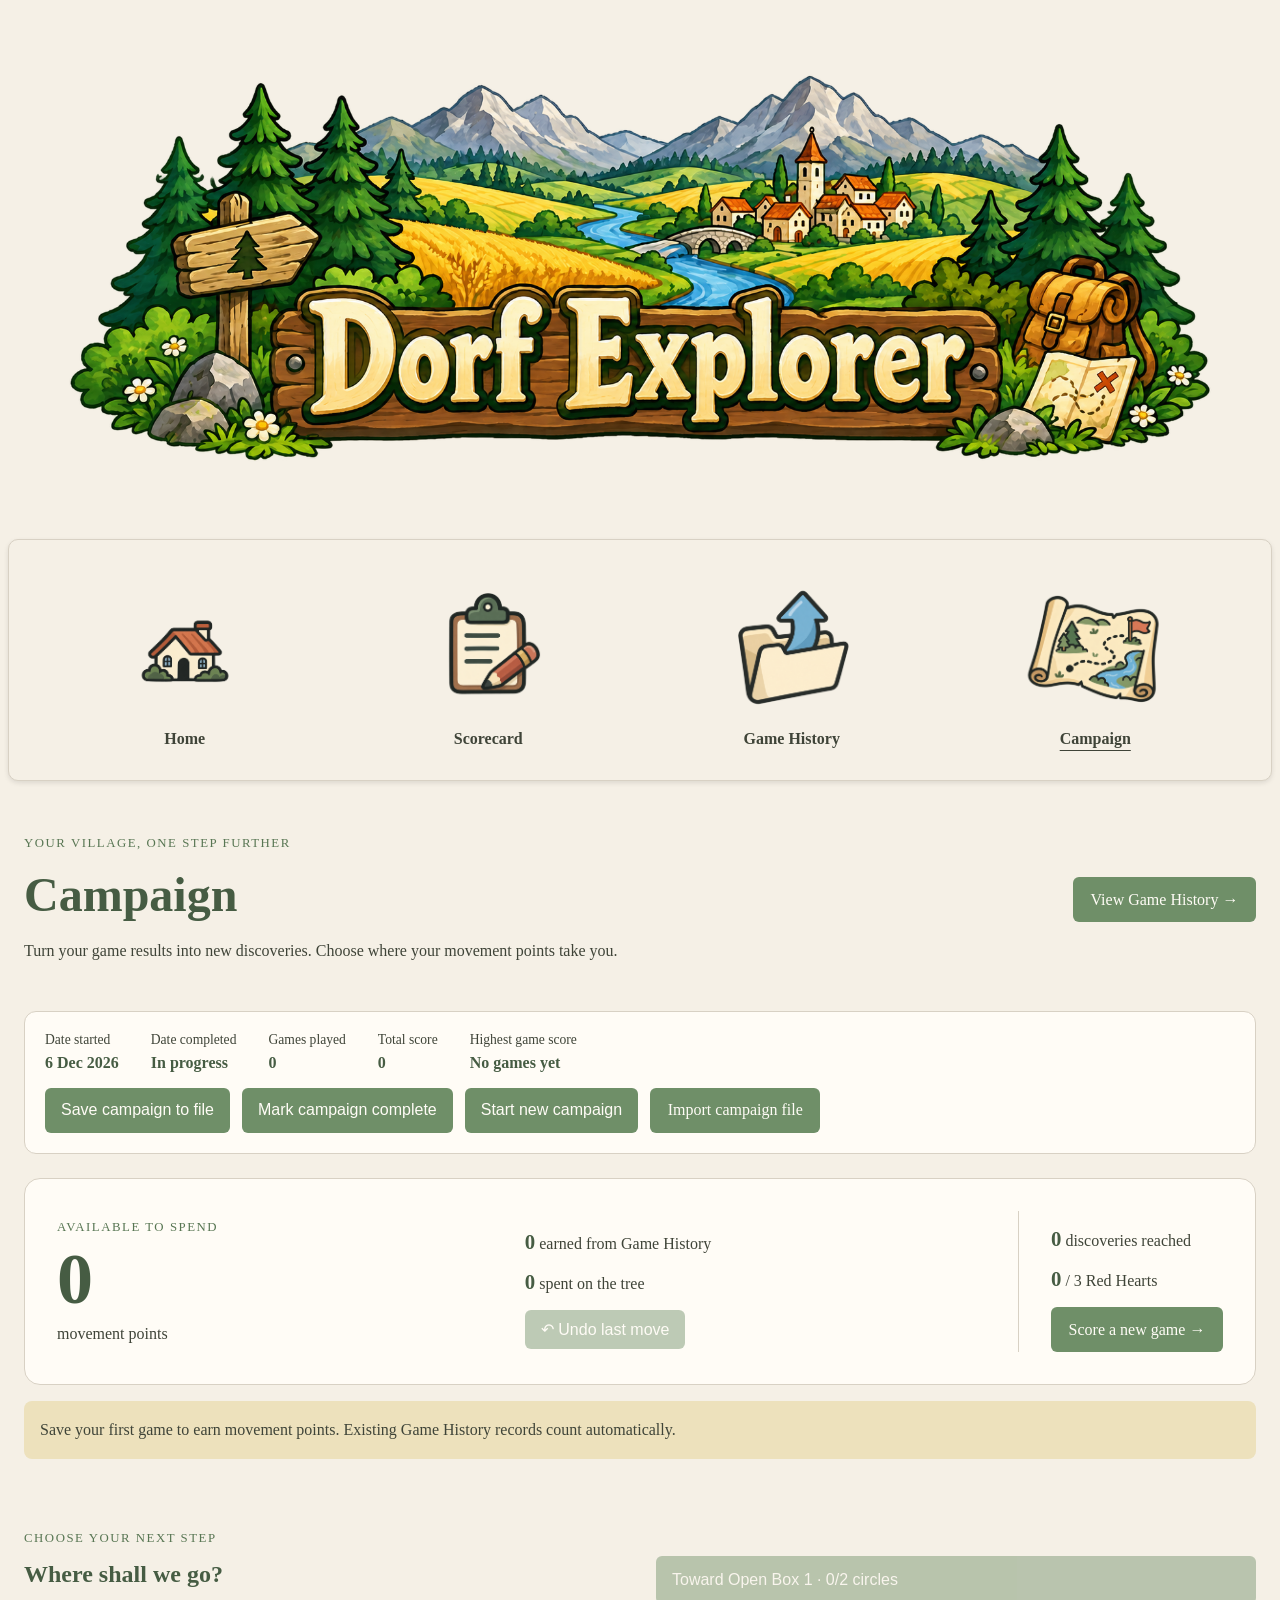
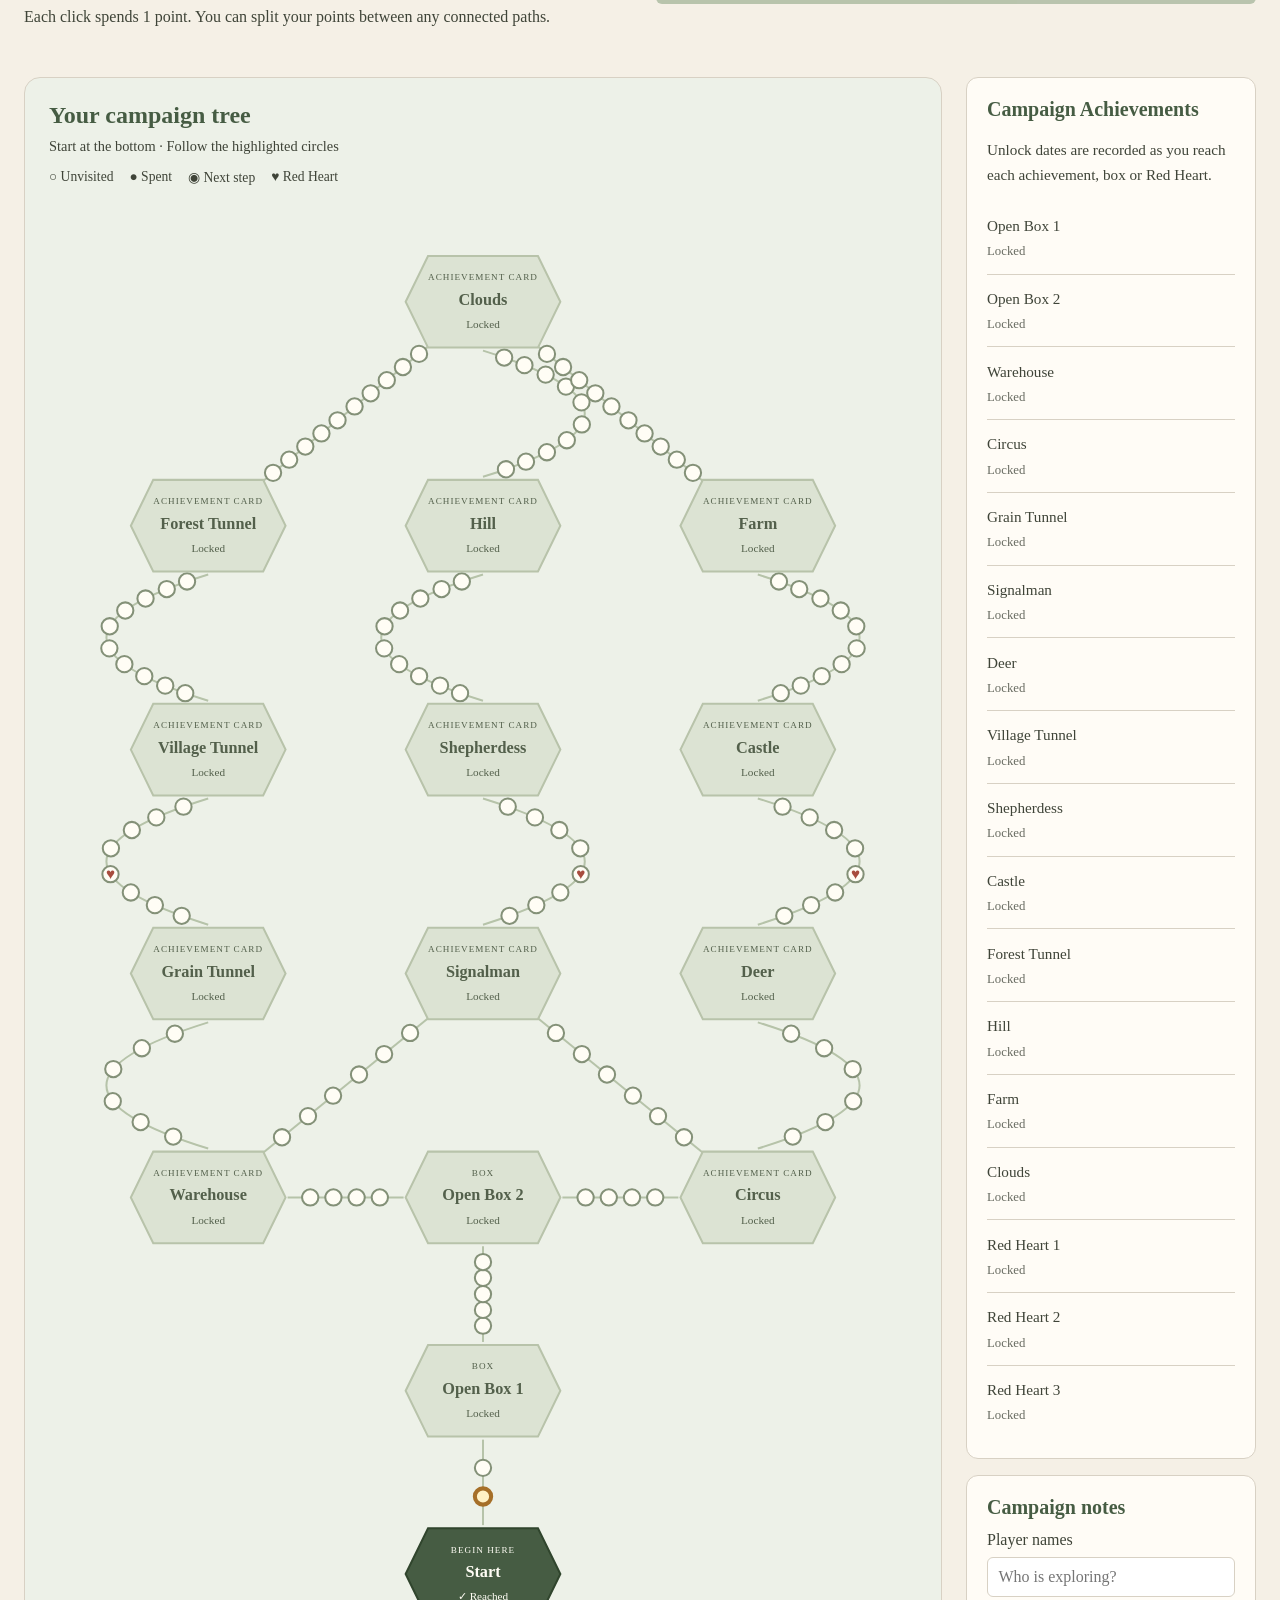
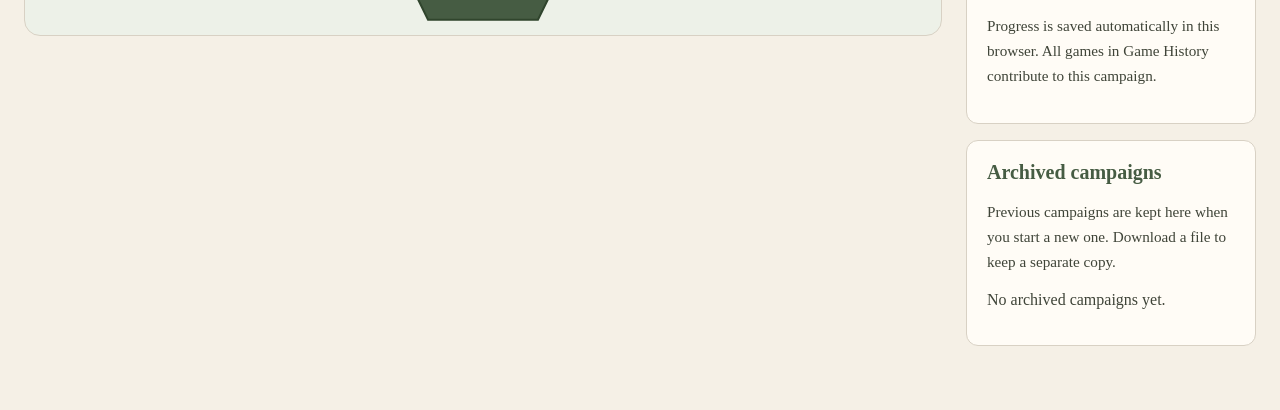
==== campaign-tracker.html @ d291aa65 "feat: add campaign tracking, score editing, and remaining specials" ====
<!doctype html>
<html lang="en">
<head>
    <meta charset="UTF-8">
    <meta name="viewport" content="width=device-width, initial-scale=1.0">
    <title>Campaign · Dorf Explorer</title>
    <link rel="stylesheet" href="style.css">
</head>
<body>
<img class="banner" src="assets/dorfexplorerbanner.png" alt="Dorf Explorer">
<nav class="main-menu" aria-label="Main navigation">
    <a class="menu-link" href="index.html"><img src="assets/home.png" alt="" class="menu-icon"><span>Home</span></a>
    <a class="menu-link" href="scores.html"><img src="assets/scorecard.png" alt="" class="menu-icon"><span>Scorecard</span></a>
    <a class="menu-link" href="campaign.html"><img src="assets/load.png" alt="" class="menu-icon"><span>Game History</span></a>
    <a class="menu-link" href="campaign-tracker.html" aria-current="page"><img src="assets/campaign.png" alt="" class="menu-icon"><span>Campaign</span></a>
</nav>
<main id="campaign-tracker" class="campaign-tracker">
    <header class="campaign-heading">
        <div><p class="eyebrow">Your village, one step further</p><h1>Campaign</h1>
        <p>Turn your game results into new discoveries. Choose where your movement points take you.</p></div>
        <a class="button-link" href="campaign.html">View Game History →</a>
    </header>
    <p id="campaign-loading" role="status">Loading your campaign…</p>
    <div id="campaign-content" hidden>
        <section class="campaign-management" aria-label="Campaign details">
            <dl class="campaign-statistics">
                <div><dt>Date started</dt><dd id="campaign-started"></dd></div>
                <div><dt>Date completed</dt><dd id="campaign-completed">In progress</dd></div>
                <div><dt>Games played</dt><dd id="campaign-game-count">0</dd></div>
                <div><dt>Total score</dt><dd id="campaign-total-score">0</dd></div>
                <div><dt>Highest game score</dt><dd id="campaign-high-score">No games yet</dd></div>
            </dl>
            <div class="campaign-management-actions">
                <button type="button" id="export-campaign">Save campaign to file</button>
                <button type="button" id="complete-campaign">Mark campaign complete</button>
                <button type="button" id="new-campaign">Start new campaign</button>
                <label class="button-link campaign-import-label" for="import-campaign">Import campaign file</label>
                <input type="file" id="import-campaign" accept=".json,application/json" class="campaign-import-input">
            </div>
        </section>
        <section class="movement-wallet" aria-label="Movement point balance">
            <div class="movement-balance"><span class="eyebrow">Available to spend</span><strong id="movement-available">0</strong><span>movement points</span></div>
            <div class="movement-totals"><p><strong id="movement-earned">0</strong> earned from Game History</p><p><strong id="movement-spent">0</strong> spent on the tree</p><button type="button" id="undo-movement" disabled>↶ Undo last move</button></div>
            <div class="campaign-discoveries"><p><strong id="campaign-unlocked-count">0</strong> discoveries reached</p><p><strong id="campaign-heart-count">0</strong> / 3 Red Hearts</p><a class="button-link" href="scores.html">Score a new game →</a></div>
        </section>
        <p id="campaign-notice" class="campaign-notice" hidden></p>
        <p id="campaign-status" class="campaign-status" role="status" aria-live="polite"></p>
        <section class="campaign-next" aria-labelledby="next-move-heading">
            <div><p class="eyebrow">Choose your next step</p><h2 id="next-move-heading">Where shall we go?</h2><p>Each click spends 1 point. You can split your points between any connected paths.</p></div>
            <div id="campaign-choices" class="campaign-choices"></div>
        </section>
        <div class="campaign-layout">
            <section class="campaign-board" aria-labelledby="tree-heading">
                <div class="campaign-board-heading"><h2 id="tree-heading">Your campaign tree</h2><span>Start at the bottom · Follow the highlighted circles</span></div>
                <p class="campaign-legend"><span>○ Unvisited</span><span>● Spent</span><span>◉ Next step</span><span>♥ Red Heart</span></p>
                <div id="campaign-map" class="campaign-map"></div>
            </section>
            <aside class="campaign-sidebar">
                <section class="campaign-panel"><h2>Campaign Achievements</h2><p>Unlock dates are recorded as you reach each achievement, box or Red Heart.</p><ul id="campaign-unlocks" class="campaign-achievements"></ul></section>
                <section class="campaign-panel"><h2>Campaign notes</h2><label for="campaign-players">Player names</label><input type="text" id="campaign-players" maxlength="200" placeholder="Who is exploring?"><p>Progress is saved automatically in this browser. All games in Game History contribute to this campaign.</p></section>
                <section class="campaign-panel"><h2>Archived campaigns</h2><p>Previous campaigns are kept here when you start a new one. Download a file to keep a separate copy.</p><p id="archive-status" role="alert"></p><ul id="campaign-archives" class="campaign-archive-list"></ul></section>
            </aside>
        </div>
    </div>
</main>
<script type="module" src="js/app.js"></script>
</body>
</html>
---- style.css ----
:root {
    --cream: #F5F0E6;
    --text: #3F4438;
    --forest: #465C43;
    --sage: #6F8F68;
    --deep-sage: #587653;
    --card: #FFFCF6;
    --border: #D8D1C4;
}


body {
    background-color:var(--cream);
    color: var(--text);
    font-family: Georgia, "Times New Roman", serif;
}

h1, h2, h3 {
    color: var(--forest);
    justify-self: center;
    
}

button {
    background-color: var(--sage);
    color: var(--card);

    border: none;
    border-radius: 6px;

    padding: 0.6rem 1rem;
    font-size: 1rem;

    cursor: pointer;
    justify-self: center;
}

button:hover {
    background-color: var(--deep-sage);
}

.total {
    font-size: 1.5rem;
    font-weight: bold;
    justify-self: right;
    padding: 1rem;
    border: 1px solid var(--border);
    border-radius: 10px;
    background-color: var(--cream);
    box-shadow: 0 2px 5px rgba(0, 0, 0, 0.1);
    grid-column: -2 / -1;
}

.main-menu {
    display: grid;
    grid-template-columns: repeat(4, 1fr);
    gap: 1rem;
    border: 1px solid var(--border);
    border-radius: 10px;
    background-color: var(--cream);
    padding: 2rem;
    box-shadow: 0 2px 5px rgba(0, 0, 0, 0.1);
    margin-bottom: 2.5rem;

}

.menu-link {
    display: grid;
    grid-template-rows: 150px auto;
    justify-items: center;
    align-items: end;
    gap: 0.5rem;

    text-align: center;

    color: var(--text);
    font-weight: bold;
    text-align: center;
    text-decoration: none;
}

.menu-link:hover {
    color: var(--forest);
    text-decoration: underline;
}

.menu-icon {
    width: 100%;
    max-width: 150px;
    height: 150px;
    object-fit: contain;
}

.score-grid {
    display: grid;
    grid-template-columns: repeat(3, 1fr);
    gap: 2rem;
    border: 1px solid var(--border);
    border-radius: 10px;
    background-color: var(--cream);
    padding: 2rem;
    box-shadow: 0 2px 5px rgba(0, 0, 0, 0.1);
    margin-bottom: 2.5rem;
}

.score-grid h3 {
    grid-column: 1 / -1;
}

@media (max-width: 700px) {
    .score-grid {
        grid-template-columns: 1fr;

    input,
    button {
        font-size: 1rem;
        }

    input[type="number"] {
        width: 100%;
        box-sizing: border-box;
        }
    }
}

.score-item label {
    display: block;
}



.score-icon {
    width: 100%;
    max-width: 80px;
    height: auto;
    justify-self: center;

}

.mini-icon {
    width: 100%;
    max-width: 50px;
    height: auto;
    justify-self: center;

}
.score-item {
    padding: 1rem;
    border: 1px solid var(--border);
    border-radius: 10px;
    background-color: var(--card);
    box-shadow: 0 2px 5px rgba(0, 0, 0, 0.1);
    display: grid;
    grid-template-columns: auto 1fr auto;
    align-items: center;
    gap: 1rem;
}

.score-item input {
    width: 3rem;
}

.score-item.flag-card {
    grid-template-areas:
        "icon icon"
        "title title"
        "entry entry"
        "calculation calculation"
        "navigation navigation";
}

.flag-card > .icon-stack {
    grid-area: icon;
    justify-self: center;
}

.flag-card .overlay-icon {
    width: 28px;
}

.flag-inputs {
    grid-area: entry;
    display: grid;
    gap: 0.25rem;
    justify-self: center;
}

.flag-entry {
    display: flex;
    align-items: center;
    gap: 0.5rem;
}

.flag-entry .mini-icon {
    width: 24px;
    height: 24px;
    object-fit: contain;
}

.flag-entry label {
    display: flex;
    align-items: center;
}

.next-card-button {
    grid-column: 1 / -1;
    justify-self: end;
    align-self: end;
    min-height: 44px;
}

.next-card-button:focus-visible {
    outline: 3px solid var(--forest);
    outline-offset: 3px;
}

.banner {
    width: 100%;
    justify-self: center;
}

.icon-stack {
    position: relative;
    width: 100px;
}

.base-icon {
    width: 100%;
    max-width: 80px;
    height: auto;
    opacity: 0.8;
}

.overlay-icon {
    position: absolute;
    width: 50px;
    right: 30px;
    bottom: -8px;
    filter: drop-shadow(3px 3px 3px rgba(0, 0, 0, 0.3));
}


.score-summary {
    max-width: 500px;
    margin: 2rem auto;
    padding: 1.5rem;
    background-color: var(--card);
    border: 1px solid var(--border);
    border-radius: 12px;
    box-shadow: 0 2px 8px rgba(0,0,0,0.1);
}

.summary-header-row {
    display: grid;
    grid-template-columns: 1fr auto;
    gap: 1rem;
    font-weight: 700;
    margin-top: 0.75rem;
}

.summary-expand-row {
    display: grid;
    grid-template-columns: 1fr auto;
    gap: 1rem;
    font-style: italic;
    text-indent: 1rem;
}

.summary-row {
    display: grid;
    grid-template-columns: 1fr auto;
    gap: 1rem;
    margin-top: 0.75rem;
}

.index-item {

    gap: 2rem;
    border: 1px solid var(--border);
    border-radius: 10px;
    background-color: var(--cream);
    padding: 2rem;
    box-shadow: 0 2px 5px rgba(0, 0, 0, 0.1);
    margin-bottom: 2.5rem;
    max-width: 300px;
    justify-self: unset;
}


.score-chip {
    --chip-colour: #E2B43E;

    position: relative;

    width: 3.25rem;
    aspect-ratio: 1;

    display: grid;
    place-items: center;

    padding: 0;

    color: #252820;
    background-color: var(--card);

    border: 4px solid var(--chip-colour);
    border-radius: 0.7rem;

    font: inherit;
    font-size: 1.4rem;
    font-weight: bold;

    box-shadow: 0 2px 3px rgba(0, 0, 0, 0.15);
    cursor: pointer;
}

.score-chip--field {
    --chip-colour: #E2B43E;
}

.score-chip--forest {
    --chip-colour: #7FA356;
}

.score-chip--village {
    --chip-colour: #C9654E;
}

.score-chip--railway {
    --chip-colour: #9A7048;
}

.score-chip--river {
    --chip-colour: #72B5C4;
}


.score-chip::after {
    content: "×";

    position: absolute;
    top: -0.45rem;
    right: -0.45rem;

    width: 1.15rem;
    height: 1.15rem;

    display: grid;
    place-items: center;

    color: white;
    background-color: var(--chip-colour);
    border-radius: 50%;

    font-size: 0.8rem;
    line-height: 1;
}



#saved-games-list {
    display: grid;
    gap: 0.35rem;
}

details.saved-game {
    display: block;
    background-color: var(--card);
    border: 1px solid var(--border);
    border-left: 6px solid var(--sage);
    border-radius: 10px;

    box-shadow: 0 2px 5px rgba(0, 0, 0, 0.1);
    overflow: hidden;
    gap: 0.5rem;
}

.saved-game summary {
    display: flex;
    align-items: center;
    justify-content: space-between;
    gap: 1.5rem;

    padding: 1.25rem 1.5rem;
    cursor: pointer;
}

.saved-game summary:hover {
    background-color: var(--cream);
}

.saved-game-total {
    color: var(--forest);
    font-size: 1.5rem;
    font-weight: bold;
}

.saved-game-date {
    text-align: right;
}

.saved-game-details {
    padding: 0 1.5rem 1.5rem;
    border-top: 1px solid var(--border);
}

.saved-game-details h3 {
    margin: 1.25rem 0 1rem;
    color: var(--forest);
}

.score-breakdown {
    margin: 0;
}

.score-breakdown-row {
    display: flex;
    justify-content: space-between;
    gap: 1rem;

    padding: 0.5rem 0;
    border-bottom: 1px solid var(--border);
}

.score-breakdown-row:last-child {
    border-bottom: none;
}

.score-breakdown-row dt,
.score-breakdown-row dd {
    margin: 0;
}

.score-breakdown-row dd {
    font-weight: bold;
}

@media (max-width: 600px) {
    .saved-game summary {
        align-items: flex-start;
        flex-direction: column;
        gap: 0.4rem;
    }

    .saved-game-date {
        text-align: left;
    }
}


.special-entry-controls {
    display: flex;
    flex-direction: column;
    align-items: flex-start;
    gap: 0.4rem;
}

.saved-game-ranking {
    margin: 0.25rem 0 1rem;
    color: var(--forest);
    font-weight: bold;
}


.special-tile {
    display: grid;

    grid-template-columns: 1fr auto;

    grid-template-areas:
        "icon icon"
        "title title"
        "description entry"
        "scores scores"
        "calculation calculation"
        "navigation navigation";

    column-gap: 1.5rem;
    row-gap: 1rem;

    align-items: center;
}

.special-tile > .next-card-button {
    grid-area: navigation;
}

.special-tile > .score-icon {
    grid-area: icon;

    width: 100px;
    height: 100px;

    object-fit: contain;
    justify-self: center;
}

.special-tile > h3 {
    grid-area: title;

    margin: 0;
    text-align: center;
}

.special-tile > p {
    grid-area: description;

    margin: 0;
}

.heart-entry {
    display: flex;
    align-items: center;
    gap: 0.5rem;
}

.heart-entry .mini-icon {
    width: 40px;
    height: 40px;
    object-fit: contain;
}

.golden-heart-icon {
    filter: sepia(1) saturate(4);
}

.special-entry {
    grid-area: entry;
    display: grid;
    gap: 0.25rem;
}

.entered-scores {
    grid-area: scores;

    display: flex;
    flex-wrap: wrap;
    justify-content: center;
    gap: 0.6rem;

    min-height: 3.25rem;
}

.special-calculation {
    grid-area: calculation;

    padding-top: 0.75rem;
    border-top: 1px solid var(--border);
}


.special-entry-controls {
    display: flex;
    align-items: center;
    gap: 0.4rem;
}


@media (max-width: 600px) {
    .special-tile {
        grid-template-columns: 1fr;

        grid-template-areas:
            "icon"
            "title"
            "description"
            "entry"
            "scores"
            "calculation";
    }

    .special-entry {
        justify-self: center;
    }
}

.score-grid > .total {
    align-self: start;
    justify-self: center;
    height: fit-content;
}



.save-actions {
    display: flex;
    justify-content: center;
    align-items: center;
    flex-wrap: wrap;
    gap: 0.75rem;

    margin: 1.5rem 0 2.5rem;
}

.score-validation-message { color: #9a3f35; text-align: center; }
.score-item input[aria-invalid="true"] { outline: 2px solid #9a3f35; outline-offset: 2px; }

.save-button {
    display: inline-flex;
    align-items: center;
    justify-content: center;
    gap: 0.65rem;

    width: fit-content;
    max-width: 100%;
    box-sizing: border-box;
    min-height: 44px;

    padding: 0.7rem 1rem;

    background-color: var(--sage);
    color: white;

    border: none;
    border-radius: 8px;

    font-family: inherit;
    font-size: 1rem;
    font-weight: bold;
    white-space: nowrap;

    cursor: pointer;
}

.save-button-icon {
    width: 36px;
    height: 36px;
    object-fit: contain;
}

.save-button:hover {
    background-color: var(--deep-sage);
}

.save-button:focus-visible {
    outline: 3px solid var(--forest);
    outline-offset: 3px;
}


@media (max-width: 700px) {
    .save-actions {
        display: flex;
        justify-content: center;
    }

    #save-game {
        width: fit-content;
        max-width: 100%;
        white-space: normal;
        min-height: 44px;

        padding: 0.6rem 0.9rem;
        gap: 0.5rem;
    }

    #save-game img {
        width: 28px;
        height: 28px;
        max-width: 28px;

        object-fit: contain;
        flex-shrink: 0;
    }
}

.saved-game-actions {
    display: flex;
    align-items: center;
    flex-wrap: wrap;
    gap: 1rem;
    justify-content: flex-end;

    margin-top: 1.25rem;
}

.delete-game-button {
    background-color: transparent;
    color: #9a3f35;

    border: 1px solid #9a3f35;
    padding: 0.55rem 0.85rem;
}

.delete-game-button:hover {
    background-color: #9a3f35;
    color: white;
}

a.delete-game-button {
    border-radius: 6px;
    font-family: Arial, sans-serif;
    font-size: 1rem;
    text-decoration: none;
}

a.delete-game-button:focus-visible {
    outline: 3px solid #9a3f35;
    outline-offset: 3px;
}




.campaign-tracker {
    max-width: 1320px;
    margin: 0 auto 4rem;
    padding: 0 1rem;
}

.campaign-management { margin-bottom: 1.5rem; padding: 1.25rem; background: var(--card); border: 1px solid var(--border); border-radius: 12px; }
.campaign-statistics { display: flex; flex-wrap: wrap; gap: 1rem 2rem; margin: 0 0 1rem; }
.campaign-statistics dt { font-size: 0.85rem; margin-bottom: 0.35rem; }
.campaign-statistics dd { margin: 0; color: var(--forest); font-weight: bold; }
.campaign-management-actions { display: flex; flex-wrap: wrap; gap: 0.75rem; }
.campaign-management-actions button { min-height: 44px; }
.campaign-import-label { cursor: pointer; }
.campaign-import-input { position: absolute; width: 1px; height: 1px; overflow: hidden; clip-path: inset(50%); }
.campaign-management-actions:has(.campaign-import-input:focus-visible) .campaign-import-label { outline: 3px solid var(--forest); outline-offset: 3px; }
.campaign-archive-list { list-style: none; padding: 0 !important; }
.campaign-archive-list li { margin: 0.75rem 0; }
.campaign-archive-list button { width: 100%; text-align: left; line-height: 1.5; overflow-wrap: anywhere; }

.campaign-heading {
    display: flex;
    align-items: center;
    justify-content: space-between;
    gap: 2rem;
    margin: 2rem 0;
}

.campaign-heading h1 { font-size: clamp(2rem, 4vw, 3rem); margin: 0.35rem 0; }
.campaign-heading p { max-width: 620px; line-height: 1.6; }
.eyebrow { color: var(--deep-sage); font-size: 0.8rem; letter-spacing: 0.12em; text-transform: uppercase; }
.campaign-tracker a, .history-movement a { color: var(--forest); }

.movement-wallet, .history-movement {
    display: flex;
    align-items: center;
    justify-content: space-between;
    flex-wrap: wrap;
    gap: 2rem;
    padding: 2rem;
    border: 1px solid var(--border);
    border-radius: 16px;
    background: var(--card);
}

.movement-balance { display: grid; gap: 0.35rem; }
.movement-balance > strong { color: var(--forest); font-size: 4.5rem; line-height: 1.1; }
.movement-totals strong, .campaign-discoveries strong { font-size: 1.3rem; color: var(--forest); }
.campaign-discoveries { border-left: 1px solid var(--border); padding-left: 2rem; }
.campaign-status { min-height: 1.5em; line-height: 1.5; }
.campaign-notice { padding: 1rem; background: #ede1bc; border-radius: 8px; line-height: 1.6; }
.campaign-next { display: grid; grid-template-columns: 1fr 1fr; gap: 2rem; align-items: center; margin-bottom: 2rem; }
.campaign-next h2 { margin: 0.4rem 0; }
.campaign-next p { line-height: 1.6; }
.campaign-choices { display: grid; gap: 0.5rem; }
.campaign-choice { width: 100%; min-height: 48px; text-align: left; }
.campaign-tracker button:disabled { opacity: 0.45; cursor: default; }
.campaign-layout { display: grid; grid-template-columns: minmax(0, 1fr) 290px; gap: 1.5rem; align-items: start; }
.campaign-board { border: 1px solid var(--border); border-radius: 16px; overflow: hidden; background: #edf1e8; }
.campaign-board-heading { padding: 1.5rem 1.5rem 0; }
.campaign-board-heading h2 { margin: 0 0 0.5rem; }
.campaign-board-heading span { font-size: 0.9rem; }
.campaign-legend { display: flex; flex-wrap: wrap; gap: 1rem; padding: 0 1.5rem; font-size: 0.85rem; }
.campaign-map { overflow: auto; }
.campaign-map svg { display: block; width: 100%; min-width: 680px; height: auto; }
.campaign-route { fill: none; stroke: #b6c3a9; stroke-width: 2; }
.campaign-step { cursor: default; }
.campaign-step > circle { fill: #fffdf5; stroke: #849178; stroke-width: 2; }
.campaign-step .campaign-step-hit { fill: transparent; stroke: none; }
.campaign-step.is-filled > circle:not(.campaign-step-hit) { fill: #587653; stroke: #465c43; }
.campaign-step.is-available > circle:not(.campaign-step-hit) { stroke: #a66f28; stroke-width: 4; fill: #fff1c5; }
.campaign-step[aria-disabled="false"] { cursor: pointer; }
.campaign-step[aria-disabled="false"]:hover > circle:not(.campaign-step-hit),
.campaign-step:focus > circle:not(.campaign-step-hit) { stroke: #263f25; stroke-width: 5; }
.campaign-step:focus { outline: none; }
.campaign-heart { text-anchor: middle; font-size: 15px; fill: #a84c3e; pointer-events: none; }
.campaign-hex polygon { fill: #dce3d3; stroke: #b8c3aa; stroke-width: 2; }
.campaign-hex text { fill: #53604b; text-anchor: middle; font-family: Georgia, serif; }
.campaign-node-kind { font-size: 9px; letter-spacing: 1px; }
.campaign-node-name { font-size: 16px; font-weight: bold; }
.campaign-node-state { font-size: 11px; }
.campaign-hex.is-unlocked polygon { fill: #465c43; stroke: #30452d; }
.campaign-hex.is-unlocked text { fill: #fffdf5; }
.campaign-sidebar { display: grid; gap: 1rem; }
.campaign-panel { padding: 1.25rem; background: var(--card); border: 1px solid var(--border); border-radius: 12px; }
.campaign-panel h2 { font-size: 1.25rem; margin: 0 0 0.75rem; }
.campaign-panel p, .campaign-panel li { line-height: 1.65; font-size: 0.95rem; }
.campaign-panel ul { padding-left: 1.25rem; }
.campaign-panel .campaign-achievements { padding: 0; margin: 0; list-style: none; }
.campaign-achievement { display: grid; gap: 0.2rem; padding: 0.7rem 0; border-bottom: 1px solid var(--border); }
.campaign-achievement:last-child { border-bottom: 0; }
.campaign-achievement > :last-child { font-size: 0.8rem; color: #686b61; }
.campaign-achievement.is-unlocked > :first-child { font-weight: bold; color: var(--forest); }
.campaign-achievement.is-unlocked > :first-child::before { content: "✓ "; }
.campaign-panel label { display: grid; gap: 0.4rem; }
.campaign-panel input { padding: 0.65rem; max-width: 100%; box-sizing: border-box; border: 1px solid var(--border); border-radius: 6px; font: inherit; background: #fff; color: var(--text); }
#campaign-players { width: 100%; margin-top: 0.5rem; }
.campaign-panel summary { cursor: pointer; color: var(--forest); line-height: 1.5; }
.history-movement { margin: 1.5rem 0; }
.history-movement strong { font-size: 2rem; color: var(--forest); }
#history-movement-note:empty { display: none; }
.button-link { display: inline-block; background: var(--sage); color: var(--card) !important; padding: 0.85rem 1.1rem; border-radius: 6px; text-decoration: none; }
.button-link:hover { background: var(--deep-sage); }
.campaign-tracker :is(button, a, input, summary):focus-visible, .button-link:focus-visible { outline: 3px solid var(--forest); outline-offset: 3px; }
.main-menu .menu-link[aria-current="page"] { text-decoration: underline; text-underline-offset: 0.35rem; }

@media (max-width: 950px) {
    .campaign-layout { grid-template-columns: minmax(0, 1fr); }
    .campaign-sidebar { grid-template-columns: repeat(2, minmax(0, 1fr)); }
    .campaign-sidebar > details { grid-column: 1 / -1; }
}

@media (max-width: 700px) {
    .main-menu { grid-template-columns: repeat(2, 1fr); padding: 1rem; gap: 1rem; }
    .main-menu .menu-link { grid-template-rows: 70px auto; }
    .main-menu .menu-icon { max-width: 70px; height: 70px; }
    .campaign-heading { flex-direction: column; align-items: flex-start; gap: 0; }
    .movement-wallet, .history-movement { padding: 1.25rem; gap: 1.25rem; }
    .movement-balance { width: 100%; }
    .campaign-discoveries { border: 0; padding: 0; }
    .campaign-next, .campaign-sidebar { grid-template-columns: minmax(0, 1fr); }
    .campaign-next { gap: 0.5rem; }
    .campaign-map { max-height: 720px; }
}
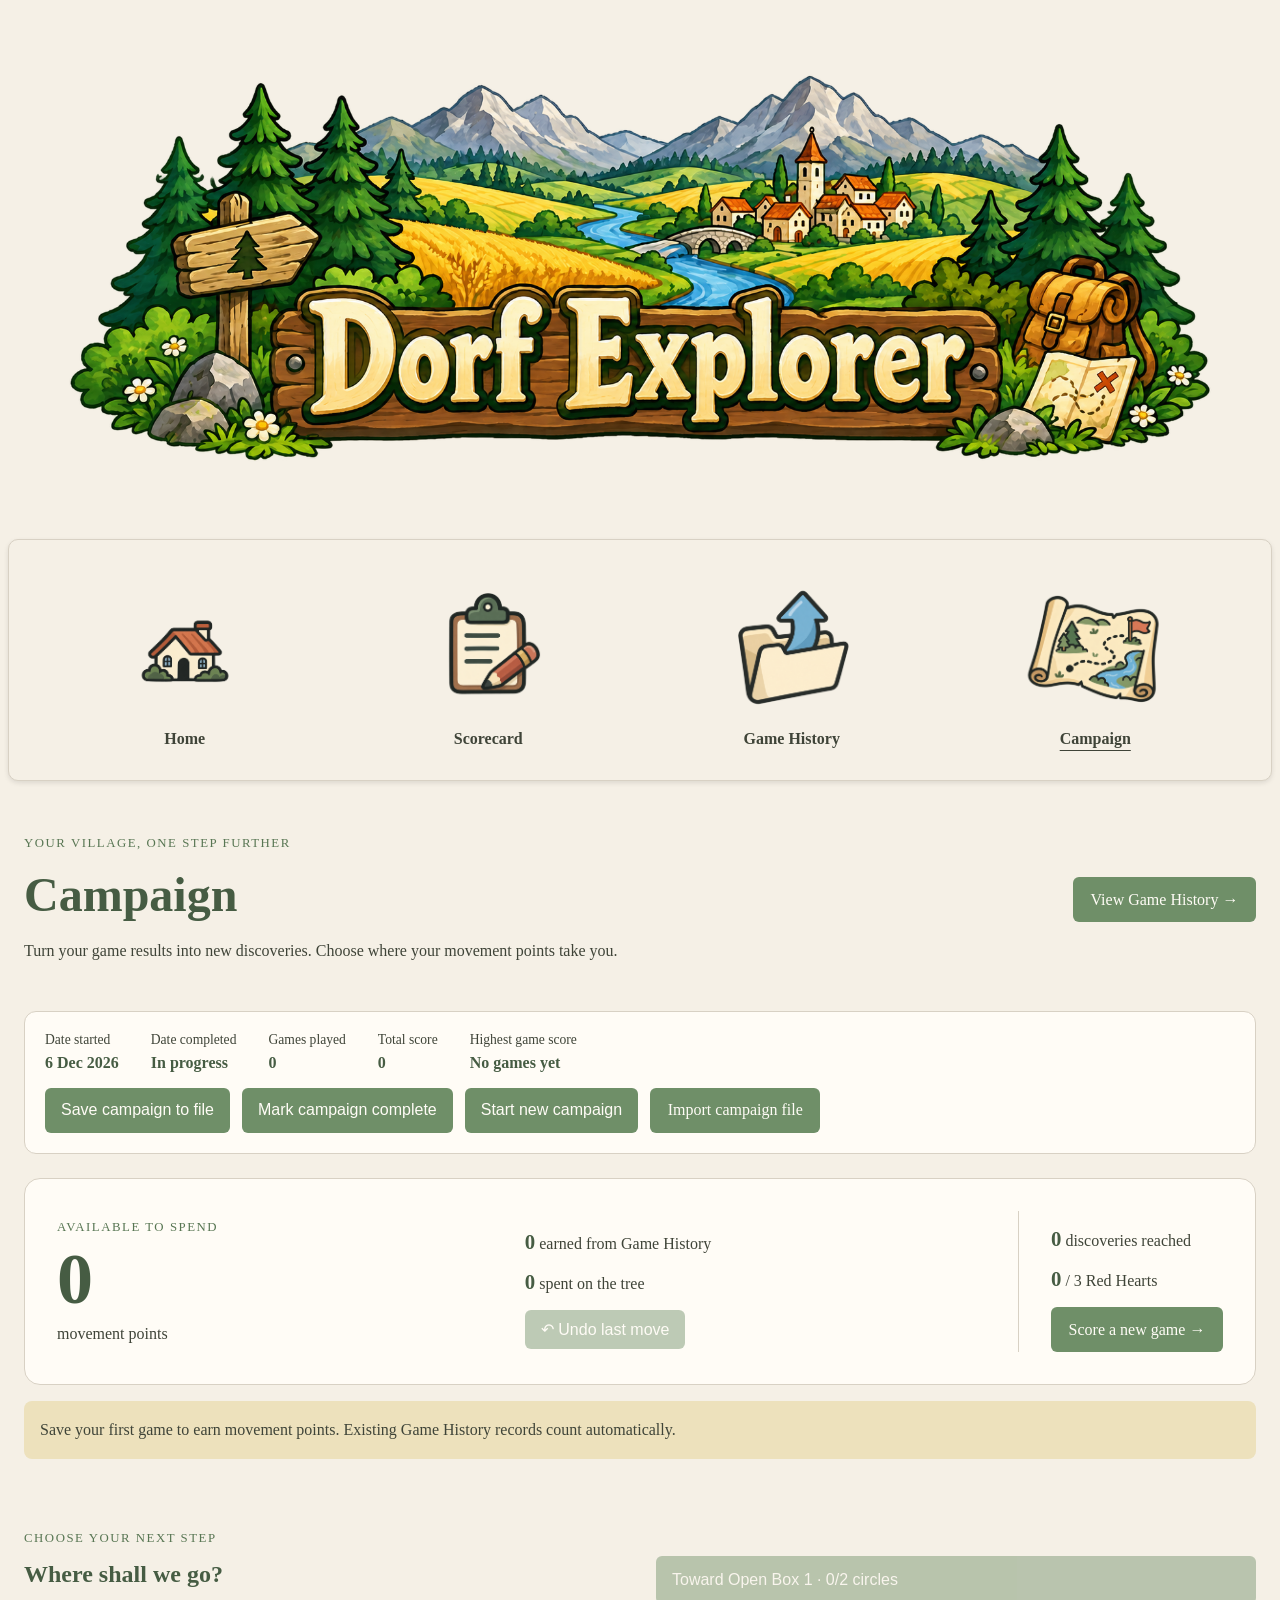
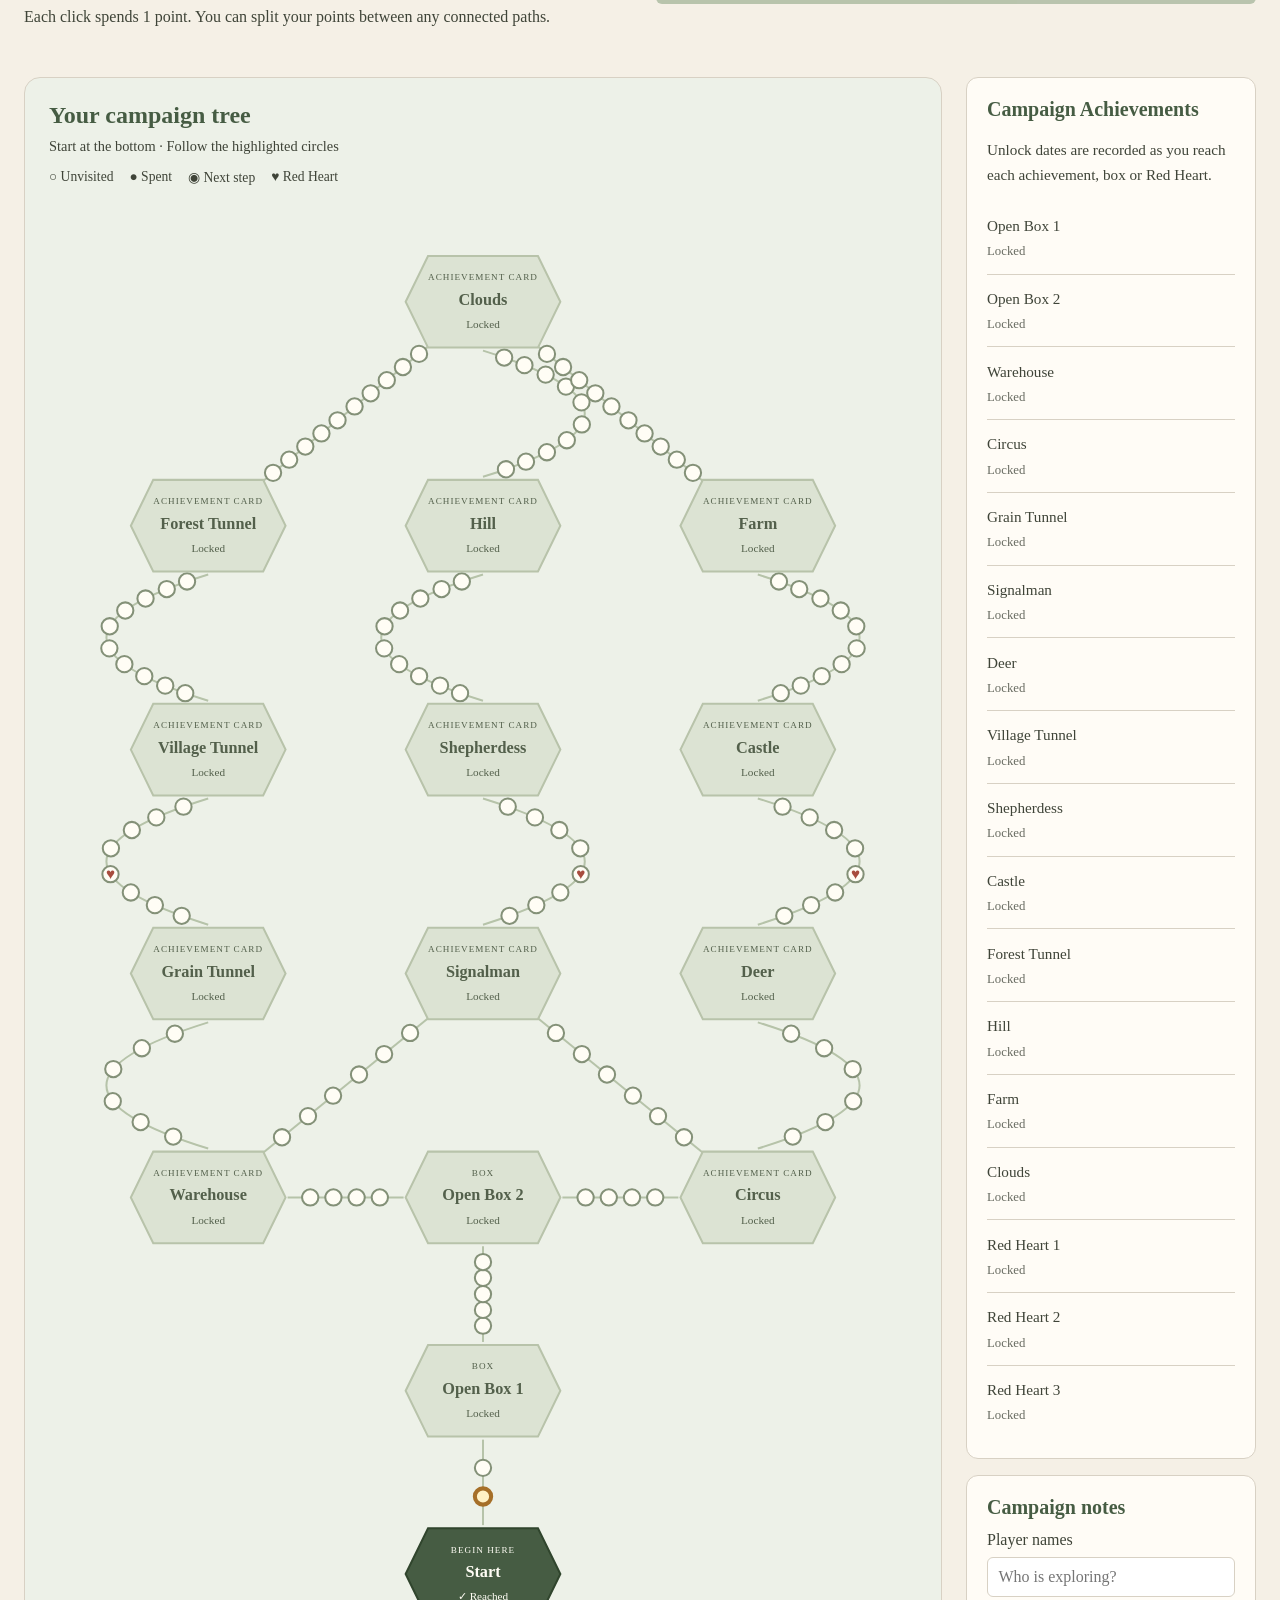
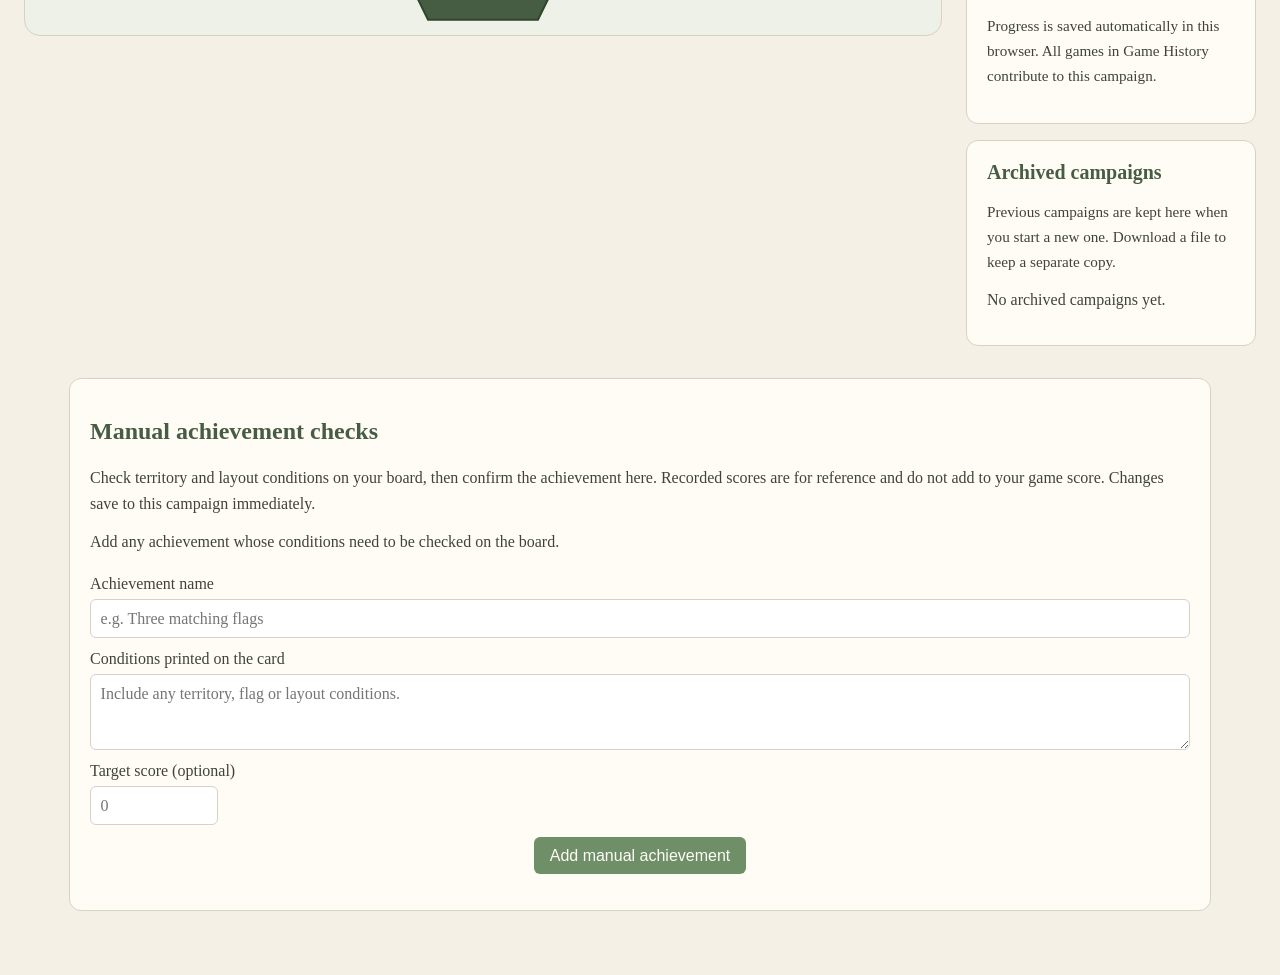
==== commit 3a3689c3: "adding construction site scoring" ====
--- a/campaign-tracker.html
+++ b/campaign-tracker.html
@@ -4,7 +4,7 @@
     <meta charset="UTF-8">
     <meta name="viewport" content="width=device-width, initial-scale=1.0">
     <title>Campaign · Dorf Explorer</title>
-    <link rel="stylesheet" href="style.css">
+    <link rel="stylesheet" href="style.css?v=cd8007e0e601">
 </head>
 <body>
 <img class="banner" src="assets/dorfexplorerbanner.png" alt="Dorf Explorer">
@@ -61,8 +61,12 @@
                 <section class="campaign-panel"><h2>Archived campaigns</h2><p>Previous campaigns are kept here when you start a new one. Download a file to keep a separate copy.</p><p id="archive-status" role="alert"></p><ul id="campaign-archives" class="campaign-archive-list"></ul></section>
             </aside>
         </div>
+        <section id="manual-achievements" class="manual-achievements">
+            <h2>Manual achievement checks</h2>
+            <p>Check territory and layout conditions on your board, then confirm the achievement here. Recorded scores are for reference and do not add to your game score. Changes save to this campaign immediately.</p>
+        </section>
     </div>
 </main>
-<script type="module" src="js/app.js"></script>
+<script type="module" src="js/bootstrap.js?v=cd8007e0e601"></script>
 </body>
 </html>
--- a/style.css
+++ b/style.css
@@ -7,6 +7,8 @@
     --card: #FFFCF6;
     --border: #D8D1C4;
 }
+
+#app-load-status { padding: 1rem; margin: 1rem; border: 1px solid #9a3f35; border-radius: 8px; background: var(--card); color: #9a3f35; }
 
 
 body {
@@ -144,6 +146,27 @@
     justify-self: center;
 
 }
+
+.construction-landscapes {
+    display: grid;
+    gap: 0.75rem;
+    width: 100%;
+}
+
+.construction-landscapes label {
+    display: grid;
+    grid-template-columns: 32px 1fr auto auto;
+    align-items: center;
+    gap: 0.5rem;
+    cursor: pointer;
+}
+
+.construction-landscapes .mini-icon { width: 32px; }
+.construction-landscapes input[type="checkbox"] {
+    width: 1.25rem;
+    height: 1.25rem;
+    accent-color: var(--forest);
+}
 .score-item {
     padding: 1rem;
     border: 1px solid var(--border);
@@ -703,10 +726,25 @@
 
 
 .campaign-tracker {
+    overflow-anchor: none;
     max-width: 1320px;
     margin: 0 auto 4rem;
     padding: 0 1rem;
 }
+
+.manual-achievements { max-width: 1100px; margin: 2rem auto; padding: 1.25rem; border: 1px solid var(--border); border-radius: 12px; background: var(--card); }
+.manual-achievements p { line-height: 1.6; }
+.manual-check-list { display: grid; grid-template-columns: repeat(auto-fit, minmax(min(100%, 280px), 1fr)); gap: 1rem; }
+.manual-check-card { padding: 1rem; border: 1px solid var(--border); border-radius: 8px; background: var(--cream); overflow-wrap: anywhere; }
+.manual-check-card h3 { margin: 0 0 0.75rem; }
+.manual-check-card label, .manual-check-form label { display: grid; gap: 0.4rem; }
+.manual-check-card .manual-check-confirmation { display: flex; align-items: flex-start; gap: 0.5rem; margin-top: 1rem; line-height: 1.5; }
+.manual-check-confirmation input { flex-shrink: 0; width: 1.1rem; height: 1.1rem; }
+.manual-check-form { display: grid; gap: 0.75rem; margin-top: 1.5rem; }
+.manual-achievements input:not([type="checkbox"]), .manual-achievements textarea { box-sizing: border-box; padding: 0.6rem; border: 1px solid var(--border); border-radius: 6px; font: inherit; max-width: 100%; }
+.manual-achievements input[type="number"] { width: 8rem; }
+.manual-achievements :is(button,input,textarea):disabled { opacity: 0.5; }
+.manual-achievements :is(button,input,textarea):focus-visible { outline: 3px solid var(--forest); outline-offset: 3px; }
 
 .campaign-management { margin-bottom: 1.5rem; padding: 1.25rem; background: var(--card); border: 1px solid var(--border); border-radius: 12px; }
 .campaign-statistics { display: flex; flex-wrap: wrap; gap: 1rem 2rem; margin: 0 0 1rem; }
